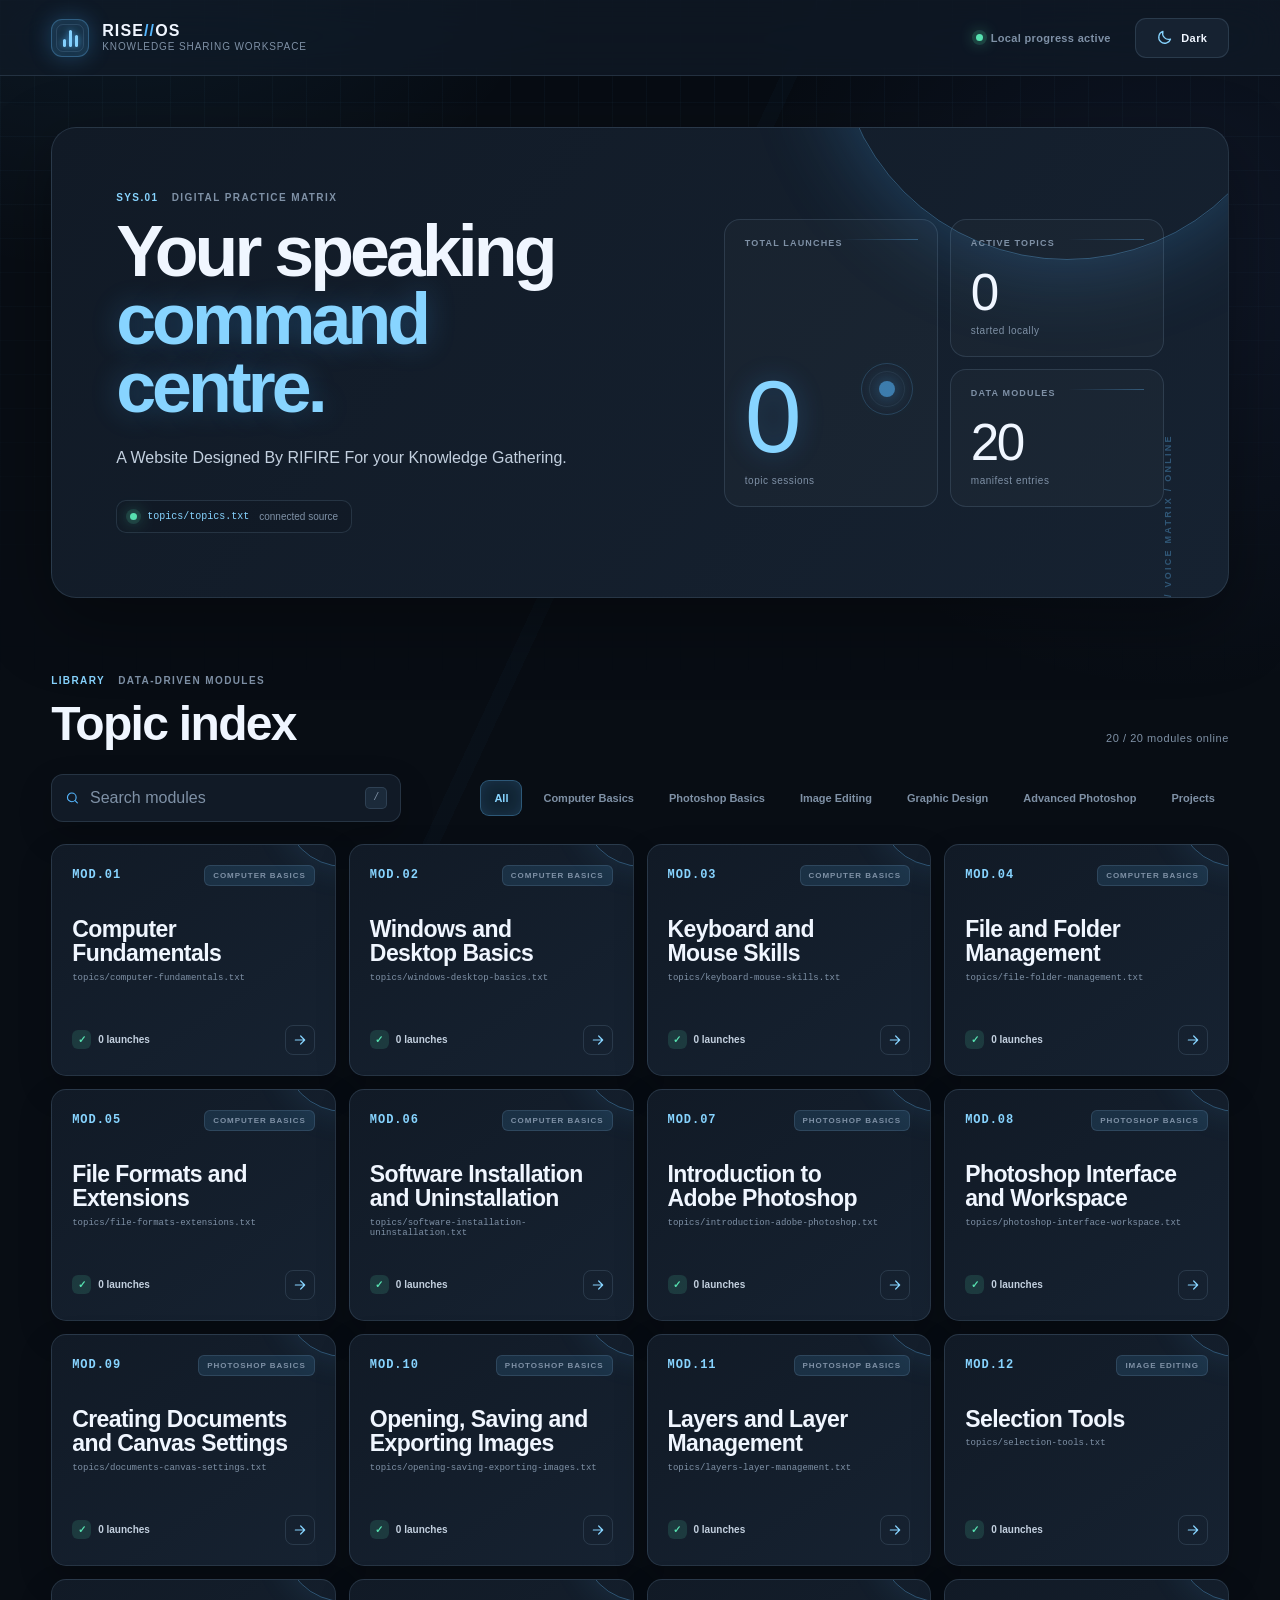
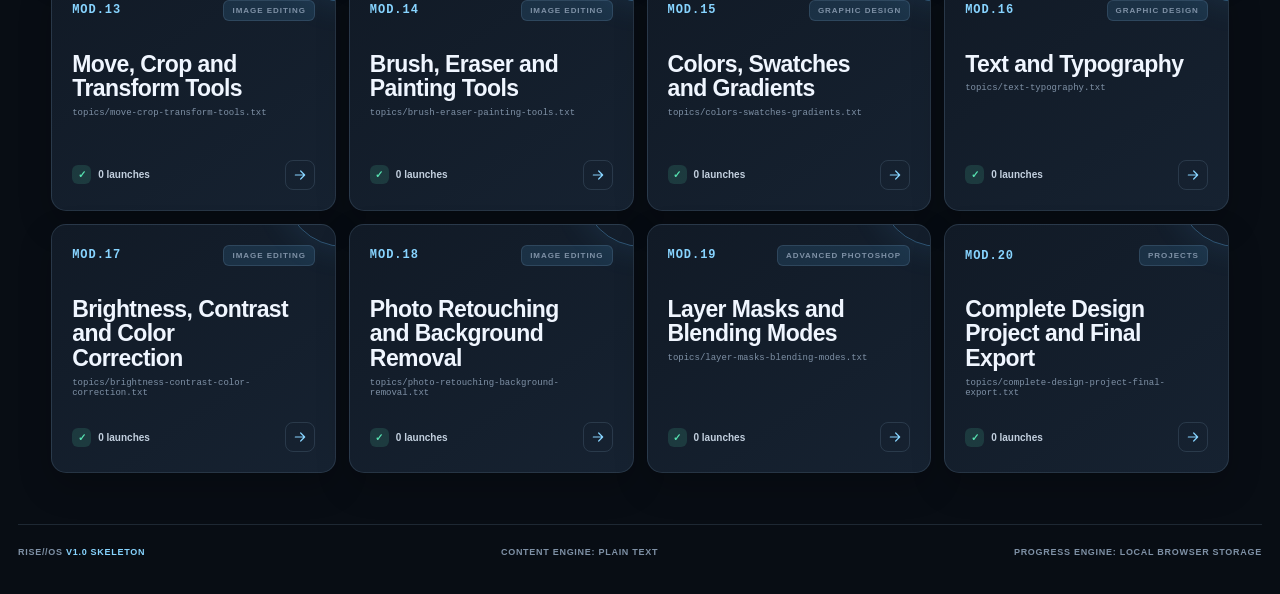
==== index.html @ 1f2b3382 "Add files via upload" ====
<!doctype html>
<html lang="en" data-theme="dark">
<head>
  <meta charset="utf-8">
  <meta name="viewport" content="width=device-width, initial-scale=1">
  <meta name="color-scheme" content="dark light">
  <meta name="theme-color" content="#0a111b">
  <meta name="description" content="A text-powered IELTS speaking practice workspace.">
  <title>RISE//OS — Topic Index</title>
  <script>
    (() => {
      try { document.documentElement.dataset.theme = localStorage.getItem("speakos:theme") || "dark"; }
      catch (_) { document.documentElement.dataset.theme = "dark"; }
    })();
  </script>
  <link rel="stylesheet" href="assets/site.css">
  <script src="assets/theme.js" defer></script>
  <script src="assets/index.js" defer></script>
</head>
<body class="index-page">
  <div class="ambient-grid" aria-hidden="true"></div>

  <header class="app-bar">
    <a class="brand" href="index.html" aria-label="SPEAK OS topic index">
      <span class="brand-glyph" aria-hidden="true"><i></i><i></i><i></i></span>
      <span class="brand-copy"><strong>RISE<span>//</span>OS</strong><small>Knowledge Sharing workspace</small></span>
    </a>

    <div class="app-actions">
      <span class="system-state"><i></i><span>Local progress active</span></span>
      <button class="icon-button theme-toggle" type="button" data-theme-toggle aria-label="Switch colour theme" title="Switch colour theme">
        <svg class="theme-icon theme-icon-sun" viewBox="0 0 24 24" aria-hidden="true"><circle cx="12" cy="12" r="4"></circle><path d="M12 2v2M12 20v2M4.93 4.93l1.42 1.42M17.66 17.66l1.41 1.41M2 12h2M20 12h2M4.93 19.07l1.42-1.42M17.66 6.34l1.41-1.41"></path></svg>
        <svg class="theme-icon theme-icon-moon" viewBox="0 0 24 24" aria-hidden="true"><path d="M20.5 14.2A8.5 8.5 0 0 1 9.8 3.5 8.5 8.5 0 1 0 20.5 14.2Z"></path></svg>
        <span class="theme-name" data-theme-name>Dark</span>
      </button>
    </div>
  </header>

  <main class="app-shell">
    <section class="dashboard-panel" aria-labelledby="dashboard-title">
      <div class="dashboard-copy">
        <p class="overline"><span>SYS.01</span> Digital practice matrix</p>
        <h1 id="dashboard-title">Your speaking<br><span>command centre.</span></h1>
        <p>A Website Designed By RIFIRE For your Knowledge Gathering.</p>
        <div class="source-line"><span class="source-pulse"></span><code>topics/topics.txt</code><span>connected source</span></div>
      </div>

      <div class="metric-grid" aria-label="Practice summary">
        <article class="metric-card metric-primary">
          <span class="metric-label">Total launches</span>
          <strong id="total-launches">0</strong>
          <small>topic sessions</small>
          <span class="metric-signal" aria-hidden="true"></span>
        </article>
        <article class="metric-card">
          <span class="metric-label">Active topics</span>
          <strong id="active-topics">0</strong>
          <small>started locally</small>
        </article>
        <article class="metric-card">
          <span class="metric-label">Data modules</span>
          <strong id="topic-total">—</strong>
          <small>manifest entries</small>
        </article>
      </div>
    </section>

    <section class="workspace" aria-labelledby="topic-heading">
      <div class="workspace-header">
        <div>
          <p class="overline"><span>LIBRARY</span> Data-driven modules</p>
          <h2 id="topic-heading">Topic index</h2>
        </div>
        <p class="result-status" id="result-status" aria-live="polite">Connecting to manifest…</p>
      </div>

      <div class="toolbar" aria-label="Topic controls">
        <label class="search-control">
          <svg viewBox="0 0 24 24" aria-hidden="true"><circle cx="11" cy="11" r="7"></circle><path d="m20 20-3.6-3.6"></path></svg>
          <span class="sr-only">Search topics</span>
          <input id="topic-search" type="search" placeholder="Search modules" autocomplete="off">
          <kbd>/</kbd>
        </label>
        <div class="filter-strip" id="category-filters" aria-label="Filter by category"></div>
      </div>

      <div class="topic-grid" id="topic-grid" aria-live="polite">
        <div class="skeleton-card"></div><div class="skeleton-card"></div><div class="skeleton-card"></div><div class="skeleton-card"></div>
      </div>

      <div class="state-panel" id="state-panel" hidden>
        <span class="state-code" id="state-code">NO_MATCH</span>
        <h3 id="state-title">No modules found</h3>
        <p id="state-message">Try another search or reset the filters.</p>
        <button class="button button-primary" type="button" id="state-action">Reset view</button>
      </div>
    </section>
  </main>

  <footer class="app-footer">
    <span>RISE//OS <b>v1.0 skeleton</b></span>
    <span>Content engine: plain text</span>
    <span>Progress engine: local browser storage</span>
  </footer>

  <noscript>This interface requires JavaScript to load the topic manifest and text files.</noscript>
</body>
</html>
---- assets/site.css ----
:root {
  color-scheme: dark;
  --font-ui: Calibri, "Segoe UI", Arial, sans-serif;
  --bg: #080d14;
  --bg-elevated: #0c131d;
  --surface: #111a26;
  --surface-2: #162231;
  --surface-3: #1b2a3a;
  --surface-glass: rgba(17, 26, 38, .76);
  --text: #f0f6ff;
  --text-soft: #c3d0df;
  --muted: #7f91a6;
  --line: rgba(147, 183, 218, .16);
  --line-strong: rgba(100, 190, 255, .34);
  --accent: #55b7ff;
  --accent-bright: #87d4ff;
  --accent-soft: rgba(85, 183, 255, .13);
  --accent-glow: rgba(69, 171, 255, .28);
  --success: #57e1b0;
  --success-soft: rgba(87, 225, 176, .14);
  --danger: #ff7189;
  --shadow: 0 24px 70px rgba(0, 0, 0, .34);
  --shadow-card: 0 14px 34px rgba(0, 0, 0, .2);
  --grid: rgba(111, 176, 230, .045);
}

html[data-theme="light"] {
  color-scheme: light;
  --bg: #edf5fb;
  --bg-elevated: #f7fbff;
  --surface: #ffffff;
  --surface-2: #f2f8fd;
  --surface-3: #e8f2fa;
  --surface-glass: rgba(255, 255, 255, .82);
  --text: #102436;
  --text-soft: #354d62;
  --muted: #6d8192;
  --line: rgba(40, 105, 153, .15);
  --line-strong: rgba(29, 140, 220, .34);
  --accent: #168dde;
  --accent-bright: #0877c5;
  --accent-soft: rgba(22, 141, 222, .10);
  --accent-glow: rgba(22, 141, 222, .18);
  --success: #087d60;
  --success-soft: rgba(8, 125, 96, .10);
  --danger: #d33d59;
  --shadow: 0 24px 70px rgba(42, 86, 120, .14);
  --shadow-card: 0 12px 30px rgba(42, 86, 120, .10);
  --grid: rgba(38, 122, 183, .055);
}

* { box-sizing: border-box; }
html { scroll-behavior: smooth; }
body {
  min-height: 100vh;
  margin: 0;
  overflow-x: hidden;
  background:
    radial-gradient(circle at 9% -10%, var(--accent-soft), transparent 31rem),
    radial-gradient(circle at 92% 12%, rgba(96, 133, 255, .08), transparent 27rem),
    var(--bg);
  color: var(--text);
  font-family: var(--font-ui);
  text-rendering: optimizeLegibility;
  transition: background-color .25s ease, color .25s ease;
}
body::before {
  content: "";
  position: fixed;
  z-index: -2;
  inset: 0;
  background: linear-gradient(115deg, transparent 0 48%, rgba(85, 183, 255, .022) 48% 49%, transparent 49% 100%);
  pointer-events: none;
}
a { color: inherit; text-decoration: none; }
button, input { font: inherit; }
button { color: inherit; }
button, a { -webkit-tap-highlight-color: transparent; }
svg { width: 20px; height: 20px; fill: none; stroke: currentColor; stroke-linecap: round; stroke-linejoin: round; stroke-width: 1.8; }
[hidden] { display: none !important; }

.ambient-grid {
  position: fixed;
  z-index: -1;
  inset: 0;
  background-image:
    linear-gradient(var(--grid) 1px, transparent 1px),
    linear-gradient(90deg, var(--grid) 1px, transparent 1px);
  background-size: 34px 34px;
  mask-image: linear-gradient(to bottom, #000, transparent 78%);
  pointer-events: none;
}

.app-bar {
  position: sticky;
  z-index: 50;
  top: 0;
  min-height: 76px;
  padding: 0 clamp(18px, 4vw, 58px);
  display: flex;
  align-items: center;
  justify-content: space-between;
  gap: 24px;
  background: var(--surface-glass);
  border-bottom: 1px solid var(--line);
  backdrop-filter: blur(22px) saturate(150%);
  box-shadow: 0 8px 30px rgba(0, 0, 0, .06);
}
.brand { min-width: 0; display: inline-flex; align-items: center; gap: 13px; }
.brand-glyph {
  position: relative;
  width: 38px;
  height: 38px;
  flex: 0 0 auto;
  display: flex;
  align-items: end;
  justify-content: center;
  gap: 3px;
  padding: 9px;
  overflow: hidden;
  background: var(--accent-soft);
  border: 1px solid var(--line-strong);
  border-radius: 11px;
  box-shadow: inset 0 0 18px var(--accent-soft), 0 0 22px var(--accent-glow);
}
.brand-glyph::after { content: ""; position: absolute; inset: 4px; border: 1px solid var(--line); border-radius: 7px; }
.brand-glyph i { z-index: 1; width: 3px; border-radius: 3px; background: var(--accent-bright); box-shadow: 0 0 7px var(--accent); animation: waveform 1.8s ease-in-out infinite; }
.brand-glyph i:nth-child(1) { height: 8px; animation-delay: -.3s; }
.brand-glyph i:nth-child(2) { height: 17px; }
.brand-glyph i:nth-child(3) { height: 12px; animation-delay: -.8s; }
.brand-copy { min-width: 0; display: grid; gap: 2px; }
.brand-copy strong { font-size: 16px; line-height: 1; letter-spacing: .07em; }
.brand-copy strong span { color: var(--accent); }
.brand-copy small { color: var(--muted); font-size: 10px; letter-spacing: .09em; text-transform: uppercase; }
.app-actions { display: flex; align-items: center; gap: 12px; }
.system-state {
  display: inline-flex;
  align-items: center;
  gap: 8px;
  padding: 8px 12px;
  color: var(--muted);
  font-size: 11px;
  font-weight: 600;
  letter-spacing: .03em;
}
.system-state i, .source-pulse {
  width: 7px;
  height: 7px;
  flex: 0 0 auto;
  border-radius: 50%;
  background: var(--success);
  box-shadow: 0 0 0 4px var(--success-soft), 0 0 15px var(--success);
}
.icon-button, .button {
  min-height: 40px;
  border: 1px solid var(--line);
  border-radius: 11px;
  background: var(--surface-2);
  cursor: pointer;
  transition: border-color .2s ease, background .2s ease, color .2s ease, transform .2s ease, box-shadow .2s ease;
}
.icon-button:hover, .button:hover { border-color: var(--line-strong); background: var(--accent-soft); transform: translateY(-1px); }
.icon-button:focus-visible, .button:focus-visible, .topic-card:focus-visible, .question-toggle:focus-visible, input:focus-visible { outline: 3px solid var(--accent-soft); outline-offset: 3px; }
.theme-toggle { min-width: 94px; padding: 0 12px; display: inline-flex; align-items: center; justify-content: center; gap: 8px; }
.theme-icon { width: 17px; height: 17px; color: var(--accent-bright); }
.theme-icon-sun { display: none; }
html[data-theme="light"] .theme-icon-sun { display: block; }
html[data-theme="light"] .theme-icon-moon { display: none; }
.theme-name { font-size: 11px; font-weight: 700; letter-spacing: .04em; }
.back-link { min-height: 40px; padding: 0 13px; display: inline-flex; align-items: center; gap: 6px; color: var(--text-soft); font-size: 12px; font-weight: 700; }
.back-link svg { width: 17px; height: 17px; }

.app-shell { width: min(1520px, 100%); margin: 0 auto; padding: clamp(24px, 4vw, 56px); }
.dashboard-panel {
  position: relative;
  min-height: 330px;
  padding: clamp(28px, 5vw, 66px);
  overflow: hidden;
  display: grid;
  grid-template-columns: minmax(0, 1.15fr) minmax(440px, .85fr);
  align-items: center;
  gap: clamp(36px, 6vw, 92px);
  background:
    linear-gradient(130deg, var(--surface) 0%, var(--surface-2) 100%);
  border: 1px solid var(--line);
  border-radius: 25px;
  box-shadow: var(--shadow);
}
.dashboard-panel::before {
  content: "";
  position: absolute;
  width: 460px;
  height: 460px;
  top: -330px;
  right: -70px;
  border: 1px solid var(--line-strong);
  border-radius: 50%;
  box-shadow: 0 0 90px var(--accent-glow);
}
.dashboard-panel::after {
  content: "//  VOICE MATRIX / ONLINE";
  position: absolute;
  right: -24px;
  bottom: 74px;
  color: var(--line-strong);
  font-size: 9px;
  font-weight: 700;
  letter-spacing: .25em;
  transform: rotate(-90deg);
}
.dashboard-copy, .metric-grid { position: relative; z-index: 1; }
.overline { margin: 0 0 14px; color: var(--muted); font-size: 10px; font-weight: 700; letter-spacing: .14em; text-transform: uppercase; }
.overline span { margin-right: 9px; color: var(--accent-bright); }
.dashboard-copy h1 {
  max-width: 720px;
  margin: 0;
  font-size: clamp(44px, 5.6vw, 78px);
  font-weight: 600;
  line-height: .95;
  letter-spacing: -.055em;
}
.dashboard-copy h1 span { color: var(--accent-bright); text-shadow: 0 0 28px var(--accent-glow); }
.dashboard-copy > p:not(.overline) { max-width: 600px; margin: 24px 0 0; color: var(--text-soft); font-size: clamp(15px, 1.25vw, 18px); line-height: 1.65; }
.source-line { width: fit-content; margin-top: 28px; padding: 10px 13px; display: flex; align-items: center; gap: 10px; background: rgba(0,0,0,.08); border: 1px solid var(--line); border-radius: 10px; color: var(--muted); font-size: 10px; }
.source-line code, .topic-source code { color: var(--accent-bright); font-family: Consolas, monospace; font-size: 10px; }
.metric-grid { display: grid; grid-template-columns: repeat(2, minmax(0, 1fr)); gap: 12px; }
.metric-card {
  position: relative;
  min-height: 138px;
  padding: 20px;
  overflow: hidden;
  display: flex;
  flex-direction: column;
  justify-content: end;
  background: rgba(255,255,255,.025);
  border: 1px solid var(--line);
  border-radius: 16px;
}
.metric-card:first-child { grid-row: span 2; min-height: 288px; }
.metric-card::after { content: ""; position: absolute; width: 76px; height: 1px; top: 19px; right: 19px; background: linear-gradient(90deg, transparent, var(--line-strong)); }
.metric-label { position: absolute; top: 18px; left: 20px; color: var(--muted); font-size: 9px; font-weight: 700; letter-spacing: .13em; text-transform: uppercase; }
.metric-card strong { color: var(--text); font-size: clamp(36px, 4vw, 62px); font-weight: 500; line-height: 1; letter-spacing: -.05em; }
.metric-primary strong { color: var(--accent-bright); font-size: clamp(68px, 8vw, 110px); text-shadow: 0 0 26px var(--accent-glow); }
.metric-card small { margin-top: 6px; color: var(--muted); font-size: 10px; letter-spacing: .05em; }
.metric-signal { position: absolute; top: 50%; right: 24px; width: 52px; height: 52px; border: 1px solid var(--line-strong); border-radius: 50%; opacity: .6; }
.metric-signal::before, .metric-signal::after { content: ""; position: absolute; inset: 7px; border: 1px solid var(--line); border-radius: 50%; }
.metric-signal::after { inset: 17px; background: var(--accent); border: 0; box-shadow: 0 0 20px var(--accent); }

.workspace, .deck-workspace { margin-top: clamp(46px, 6vw, 82px); }
.workspace-header { display: flex; align-items: end; justify-content: space-between; gap: 24px; }
.workspace-header h2 { margin: 0; font-size: clamp(31px, 4vw, 48px); font-weight: 600; line-height: 1; letter-spacing: -.035em; }
.result-status { margin: 0 0 4px; color: var(--muted); font-size: 11px; letter-spacing: .05em; }
.toolbar { margin: 26px 0 22px; display: flex; align-items: center; justify-content: space-between; gap: 16px; }
.search-control {
  min-width: min(100%, 350px);
  height: 48px;
  padding: 0 13px;
  display: flex;
  align-items: center;
  gap: 10px;
  background: var(--surface);
  border: 1px solid var(--line);
  border-radius: 12px;
  box-shadow: var(--shadow-card);
  transition: border-color .2s ease, box-shadow .2s ease;
}
.search-control:focus-within { border-color: var(--line-strong); box-shadow: 0 0 0 4px var(--accent-soft), var(--shadow-card); }
.search-control svg { width: 18px; height: 18px; color: var(--accent); }
.search-control input { min-width: 0; width: 100%; height: 100%; padding: 0; border: 0; outline: 0; background: transparent; color: var(--text); }
.search-control input::placeholder { color: var(--muted); }
kbd { min-width: 22px; height: 22px; display: grid; place-items: center; background: var(--surface-3); border: 1px solid var(--line); border-radius: 5px; color: var(--muted); font-size: 10px; box-shadow: none; }
.filter-strip { display: flex; flex-wrap: wrap; justify-content: flex-end; gap: 7px; }
.filter-button { min-height: 36px; padding: 0 13px; border: 1px solid transparent; border-radius: 9px; background: transparent; color: var(--muted); font-size: 11px; font-weight: 700; cursor: pointer; transition: .2s ease; }
.filter-button:hover { color: var(--text); background: var(--surface-2); }
.filter-button.active { color: var(--accent-bright); background: var(--accent-soft); border-color: var(--line-strong); box-shadow: inset 0 0 16px var(--accent-soft); }

.topic-grid { display: grid; grid-template-columns: repeat(4, minmax(0, 1fr)); gap: 13px; }
.topic-card {
  --delay: 0ms;
  position: relative;
  min-height: 232px;
  padding: 20px;
  overflow: hidden;
  display: flex;
  flex-direction: column;
  background: linear-gradient(145deg, var(--surface), var(--surface-2));
  border: 1px solid var(--line);
  border-radius: 15px;
  box-shadow: var(--shadow-card);
  opacity: 0;
  transform: translateY(12px);
  animation: module-in .44s cubic-bezier(.2,.75,.25,1) forwards;
  animation-delay: var(--delay);
  transition: transform .22s ease, border-color .22s ease, box-shadow .22s ease;
}
.topic-card::before { content: ""; position: absolute; left: 0; top: 20px; bottom: 20px; width: 2px; background: linear-gradient(transparent, var(--accent), transparent); opacity: 0; transition: opacity .2s ease; }
.topic-card::after { content: ""; position: absolute; width: 120px; height: 120px; top: -100px; right: -70px; border: 1px solid var(--line-strong); border-radius: 50%; box-shadow: 0 0 35px var(--accent-soft); }
.topic-card:hover { z-index: 2; transform: translateY(-5px); border-color: var(--line-strong); box-shadow: 0 20px 52px var(--accent-glow); }
.topic-card:hover::before { opacity: 1; }
.card-topline { display: flex; align-items: center; justify-content: space-between; gap: 12px; }
.topic-number { color: var(--accent-bright); font-family: Consolas, monospace; font-size: 12px; font-weight: 700; letter-spacing: .08em; }
.topic-category { padding: 5px 8px; background: var(--accent-soft); border: 1px solid var(--line); border-radius: 6px; color: var(--muted); font-size: 8px; font-weight: 700; letter-spacing: .12em; text-transform: uppercase; }
.topic-card h3 { max-width: 90%; margin: 31px 0 7px; font-size: 23px; font-weight: 600; line-height: 1.08; letter-spacing: -.025em; }
.topic-file { margin: 0; color: var(--muted); font-family: Consolas, monospace; font-size: 9px; }
.card-footer { margin-top: auto; padding-top: 24px; display: flex; align-items: center; justify-content: space-between; gap: 10px; }
.session-counter { display: inline-flex; align-items: center; gap: 7px; color: var(--text-soft); font-size: 10px; font-weight: 700; }
.counter-led { width: 19px; height: 19px; display: grid; place-items: center; border-radius: 6px; background: var(--success-soft); color: var(--success); font-size: 10px; }
.launch-icon { width: 30px; height: 30px; display: grid; place-items: center; border: 1px solid var(--line); border-radius: 8px; color: var(--accent-bright); transition: .2s ease; }
.launch-icon svg { width: 16px; height: 16px; }
.topic-card:hover .launch-icon { background: var(--accent); border-color: var(--accent); color: #07111c; transform: translateX(2px); box-shadow: 0 0 18px var(--accent-glow); }
.skeleton-card, .question-skeleton { position: relative; overflow: hidden; background: var(--surface); border: 1px solid var(--line); border-radius: 15px; }
.skeleton-card { min-height: 232px; }
.question-skeleton { min-height: 112px; }
.skeleton-card::after, .question-skeleton::after { content: ""; position: absolute; inset: 0; background: linear-gradient(100deg, transparent 20%, var(--accent-soft) 50%, transparent 80%); transform: translateX(-100%); animation: scan 1.25s infinite; }
.state-panel { padding: 76px 24px; text-align: center; background: var(--surface); border: 1px dashed var(--line-strong); border-radius: 18px; }
.state-code { display: inline-flex; padding: 6px 9px; background: var(--accent-soft); border-radius: 6px; color: var(--accent-bright); font-family: Consolas, monospace; font-size: 9px; letter-spacing: .12em; }
.state-panel h3 { margin: 20px 0 8px; font-size: 28px; }
.state-panel p { max-width: 570px; margin: 0 auto 24px; color: var(--muted); line-height: 1.6; }
.button { min-height: 40px; padding: 0 14px; display: inline-flex; align-items: center; justify-content: center; font-size: 11px; font-weight: 700; }
.button-primary { background: var(--accent); border-color: var(--accent); color: #06111c; box-shadow: 0 0 20px var(--accent-glow); }
.button-primary:hover { background: var(--accent-bright); border-color: var(--accent-bright); }

.app-footer { width: min(1520px, calc(100% - 36px)); min-height: 70px; margin: 0 auto; padding: 22px 0 34px; display: flex; justify-content: space-between; gap: 18px; border-top: 1px solid var(--line); color: var(--muted); font-size: 9px; font-weight: 600; letter-spacing: .08em; text-transform: uppercase; }
.app-footer b { color: var(--accent-bright); }
.sr-only { position: absolute; width: 1px; height: 1px; padding: 0; margin: -1px; overflow: hidden; clip: rect(0,0,0,0); white-space: nowrap; border: 0; }
noscript { display: block; padding: 16px; background: var(--surface-2); color: var(--danger); text-align: center; }

/* Topic renderer */
.topic-shell { padding-top: 28px; }
.breadcrumb { margin: 0 0 22px; display: flex; align-items: center; gap: 9px; color: var(--muted); font-size: 10px; letter-spacing: .06em; text-transform: uppercase; }
.breadcrumb a { color: var(--accent-bright); }
.topic-console {
  position: relative;
  min-height: 245px;
  padding: clamp(28px, 4vw, 48px);
  overflow: hidden;
  display: flex;
  align-items: center;
  justify-content: space-between;
  gap: 40px;
  background: linear-gradient(135deg, var(--surface), var(--surface-2));
  border: 1px solid var(--line);
  border-radius: 23px;
  box-shadow: var(--shadow);
}
.topic-console::after { content: ""; position: absolute; width: 320px; height: 320px; right: -210px; top: -160px; border: 1px solid var(--line-strong); border-radius: 50%; box-shadow: 0 0 80px var(--accent-glow); }
.topic-identity { min-width: 0; display: flex; align-items: center; gap: clamp(20px, 4vw, 40px); }
.module-number { width: clamp(82px, 10vw, 126px); height: clamp(82px, 10vw, 126px); flex: 0 0 auto; display: grid; place-items: center; background: var(--accent-soft); border: 1px solid var(--line-strong); border-radius: 18px; color: var(--accent-bright); font-family: Consolas, monospace; font-size: clamp(28px, 4vw, 48px); font-weight: 700; box-shadow: inset 0 0 40px var(--accent-soft), 0 0 30px var(--accent-glow); }
.topic-identity h1 { max-width: 740px; margin: 0; font-size: clamp(37px, 5vw, 66px); font-weight: 600; line-height: .98; letter-spacing: -.045em; }
.topic-source { margin: 16px 0 0; display: flex; align-items: center; gap: 9px; }
.topic-metrics { position: relative; z-index: 1; flex: 0 0 auto; display: grid; grid-template-columns: repeat(3, minmax(92px, 1fr)); border: 1px solid var(--line); border-radius: 14px; overflow: hidden; }
.topic-metrics article { min-width: 105px; padding: 18px; background: rgba(255,255,255,.02); border-right: 1px solid var(--line); }
.topic-metrics article:last-child { border-right: 0; }
.topic-metrics span { display: block; color: var(--muted); font-size: 8px; font-weight: 700; letter-spacing: .11em; text-transform: uppercase; }
.topic-metrics strong { display: block; margin-top: 8px; color: var(--accent-bright); font-size: 29px; font-weight: 500; }
.deck-toolbar { align-items: stretch; }
.deck-actions { display: flex; gap: 8px; }
.question-list { display: grid; gap: 11px; }
.question-card {
  --delay: 0ms;
  overflow: hidden;
  background: linear-gradient(145deg, var(--surface), var(--surface-2));
  border: 1px solid var(--line);
  border-radius: 14px;
  box-shadow: var(--shadow-card);
  opacity: 0;
  transform: translateY(8px);
  animation: module-in .38s ease forwards;
  animation-delay: var(--delay);
  transition: border-color .2s ease, box-shadow .2s ease;
}
.question-card.is-open { border-color: var(--line-strong); box-shadow: 0 15px 40px var(--accent-glow); }
.question-toggle { width: 100%; min-height: 96px; padding: 19px 21px; display: grid; grid-template-columns: 48px minmax(0, 1fr) auto; align-items: center; gap: 17px; border: 0; background: transparent; text-align: left; cursor: pointer; }
.question-index { width: 44px; height: 44px; display: grid; place-items: center; background: var(--accent-soft); border: 1px solid var(--line); border-radius: 10px; color: var(--accent-bright); font-family: Consolas, monospace; font-size: 11px; font-weight: 700; }
.question-text { color: var(--text); font-size: clamp(16px, 1.5vw, 19px); font-weight: 600; line-height: 1.35; }
.question-meta { display: flex; align-items: center; gap: 12px; }
.question-count { min-width: 74px; padding: 7px 9px; display: inline-flex; align-items: center; justify-content: center; gap: 6px; background: var(--success-soft); border: 1px solid transparent; border-radius: 8px; color: var(--success); font-size: 9px; font-weight: 700; white-space: nowrap; }
.question-count i { width: 6px; height: 6px; border-radius: 50%; background: currentColor; box-shadow: 0 0 9px currentColor; }
.chevron { color: var(--muted); transition: transform .22s ease, color .22s ease; }
.question-card.is-open .chevron { color: var(--accent-bright); transform: rotate(180deg); }
.answer-panel { display: grid; grid-template-rows: 0fr; transition: grid-template-rows .28s ease; }
.question-card.is-open .answer-panel { grid-template-rows: 1fr; }
.answer-clip { min-height: 0; overflow: hidden; }
.answer-content { margin: 0 21px 21px 86px; padding: 20px 22px; background: rgba(85, 183, 255, .055); border: 1px solid var(--line); border-left: 2px solid var(--accent); border-radius: 11px; }
.answer-label { margin: 0 0 8px; color: var(--accent-bright); font-size: 8px; font-weight: 700; letter-spacing: .14em; text-transform: uppercase; }
.answer-content p:last-child { margin: 0; color: var(--text-soft); font-size: 15px; line-height: 1.7; white-space: pre-line; }
.malformed-warning { margin: 14px 0 0; padding: 12px 14px; background: rgba(255, 113, 137, .08); border: 1px solid rgba(255, 113, 137, .2); border-radius: 9px; color: var(--danger); font-size: 11px; }

@keyframes waveform { 0%,100% { transform: scaleY(.55); } 50% { transform: scaleY(1.1); } }
@keyframes module-in { to { opacity: 1; transform: translateY(0); } }
@keyframes scan { to { transform: translateX(100%); } }

@media (max-width: 1180px) {
  .dashboard-panel { grid-template-columns: 1fr; }
  .metric-grid { grid-template-columns: 1.15fr 1fr 1fr; }
  .metric-card:first-child { grid-row: auto; min-height: 165px; }
  .metric-card { min-height: 165px; }
  .metric-primary strong { font-size: 70px; }
  .topic-grid { grid-template-columns: repeat(3, minmax(0, 1fr)); }
  .topic-console { align-items: stretch; flex-direction: column; }
  .topic-metrics { width: fit-content; }
}
@media (max-width: 820px) {
  .system-state { display: none; }
  .app-shell { padding: 24px 18px 42px; }
  .dashboard-panel { padding: 32px 24px; }
  .metric-grid { grid-template-columns: 1fr 1fr; }
  .metric-card:first-child { grid-column: span 2; }
  .toolbar { align-items: stretch; flex-direction: column; }
  .search-control { width: 100%; }
  .filter-strip { justify-content: flex-start; }
  .topic-grid { grid-template-columns: repeat(2, minmax(0, 1fr)); }
  .topic-identity { align-items: flex-start; }
  .topic-metrics { width: 100%; }
  .topic-metrics article { min-width: 0; }
  .deck-actions { width: 100%; }
  .deck-actions .button { flex: 1; }
  .question-toggle { grid-template-columns: 42px minmax(0, 1fr); }
  .question-meta { grid-column: 2; justify-content: space-between; }
  .answer-content { margin-left: 79px; }
  .app-footer { flex-wrap: wrap; }
}
@media (max-width: 560px) {
  .app-bar { min-height: 68px; padding: 0 14px; }
  .brand-copy small { display: none; }
  .brand-glyph { width: 34px; height: 34px; }
  .theme-toggle { min-width: 40px; width: 40px; padding: 0; }
  .theme-name { display: none; }
  .back-link { padding: 0 6px; }
  .back-link svg { width: 20px; height: 20px; }
  .back-link { font-size: 0; }
  .dashboard-copy h1 { font-size: 44px; }
  .dashboard-panel::after { display: none; }
  .metric-grid { grid-template-columns: 1fr; }
  .metric-card:first-child { grid-column: auto; min-height: 170px; }
  .metric-card { min-height: 126px; }
  .topic-grid { grid-template-columns: 1fr; }
  .topic-card { min-height: 205px; }
  .workspace-header { align-items: flex-start; flex-direction: column; gap: 11px; }
  .result-status { margin: 0; }
  .topic-identity { flex-direction: column; }
  .module-number { width: 68px; height: 68px; border-radius: 14px; font-size: 24px; }
  .topic-identity h1 { font-size: 40px; }
  .topic-metrics { grid-template-columns: 1fr 1fr 1fr; }
  .topic-metrics article { padding: 13px 10px; }
  .topic-metrics strong { font-size: 24px; }
  .question-toggle { min-height: 110px; padding: 16px; grid-template-columns: 38px minmax(0, 1fr); gap: 12px; }
  .question-index { width: 36px; height: 36px; }
  .question-text { font-size: 16px; }
  .question-meta { grid-column: 1 / -1; }
  .answer-content { margin: 0 16px 16px; padding: 17px; }
  .app-footer { flex-direction: column; }
}
@media (prefers-reduced-motion: reduce) {
  html { scroll-behavior: auto; }
  *, *::before, *::after { animation-duration: .01ms !important; animation-iteration-count: 1 !important; transition-duration: .01ms !important; }
}
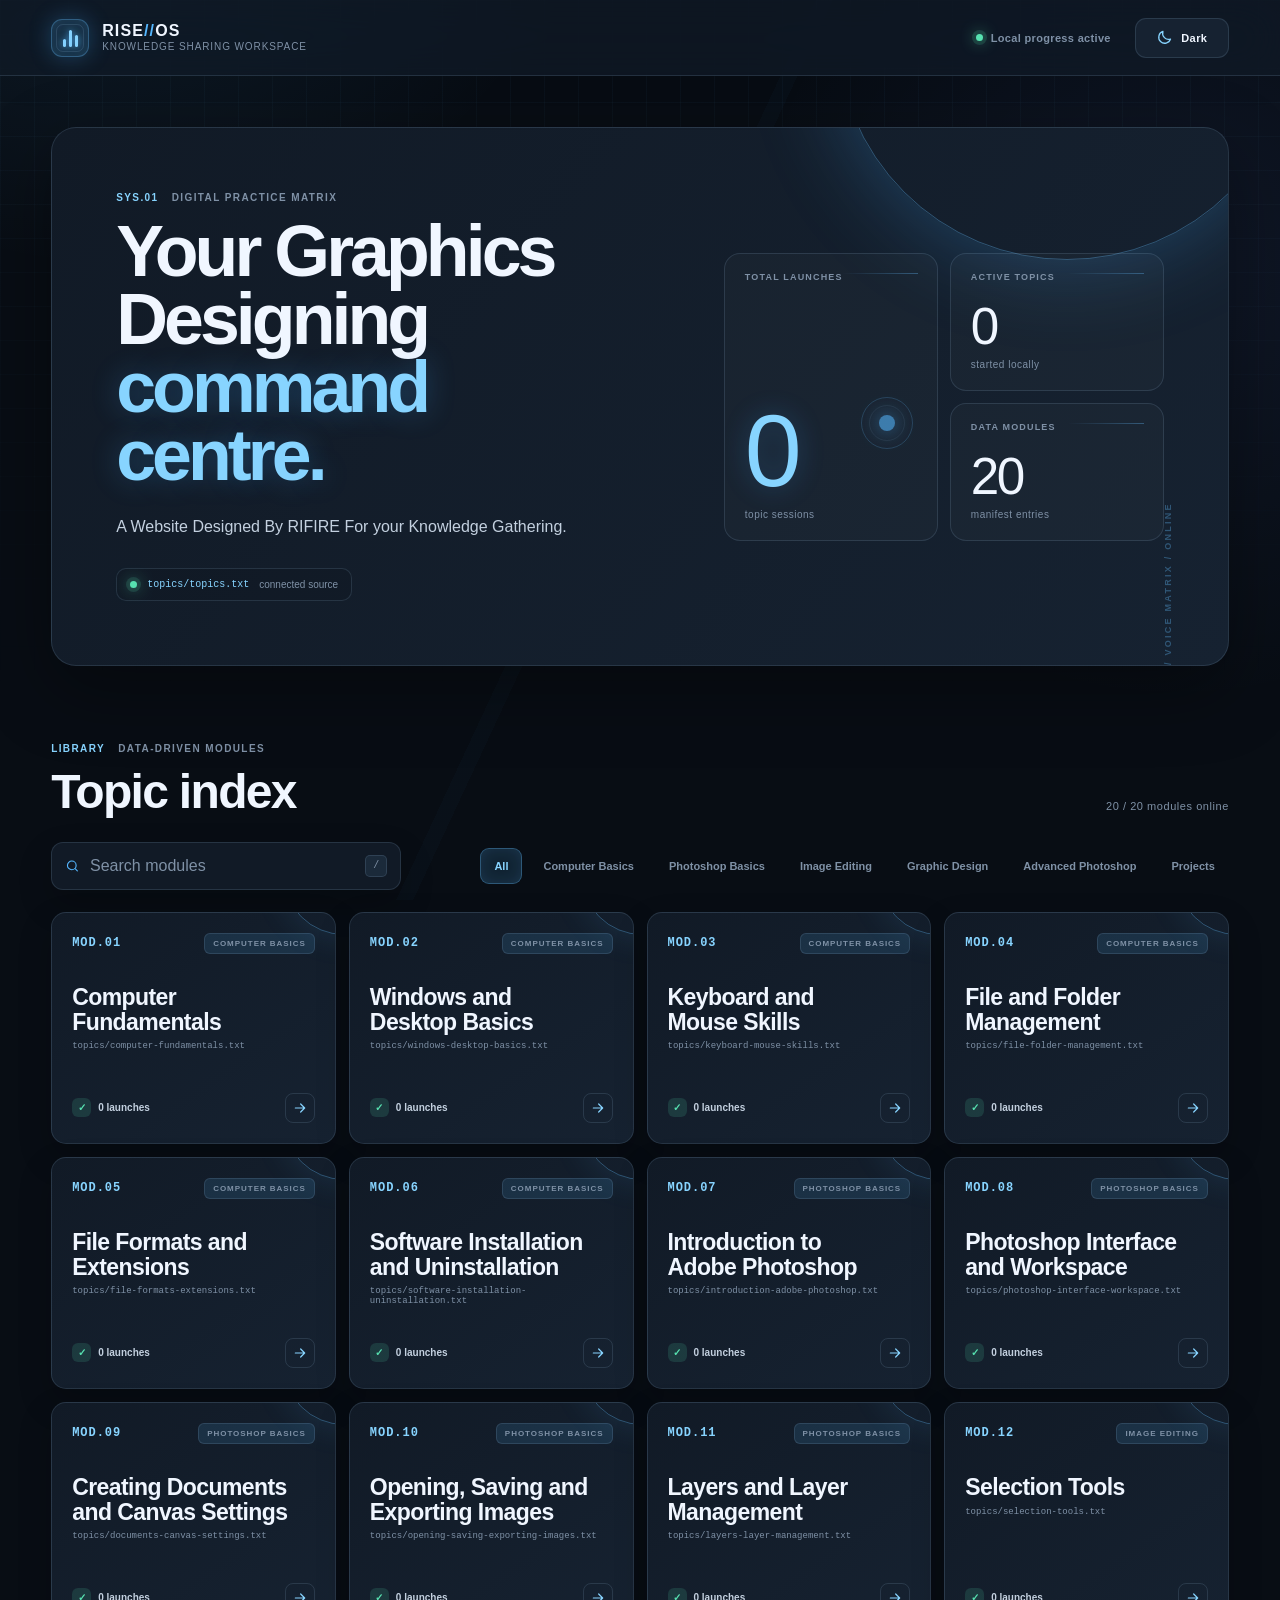
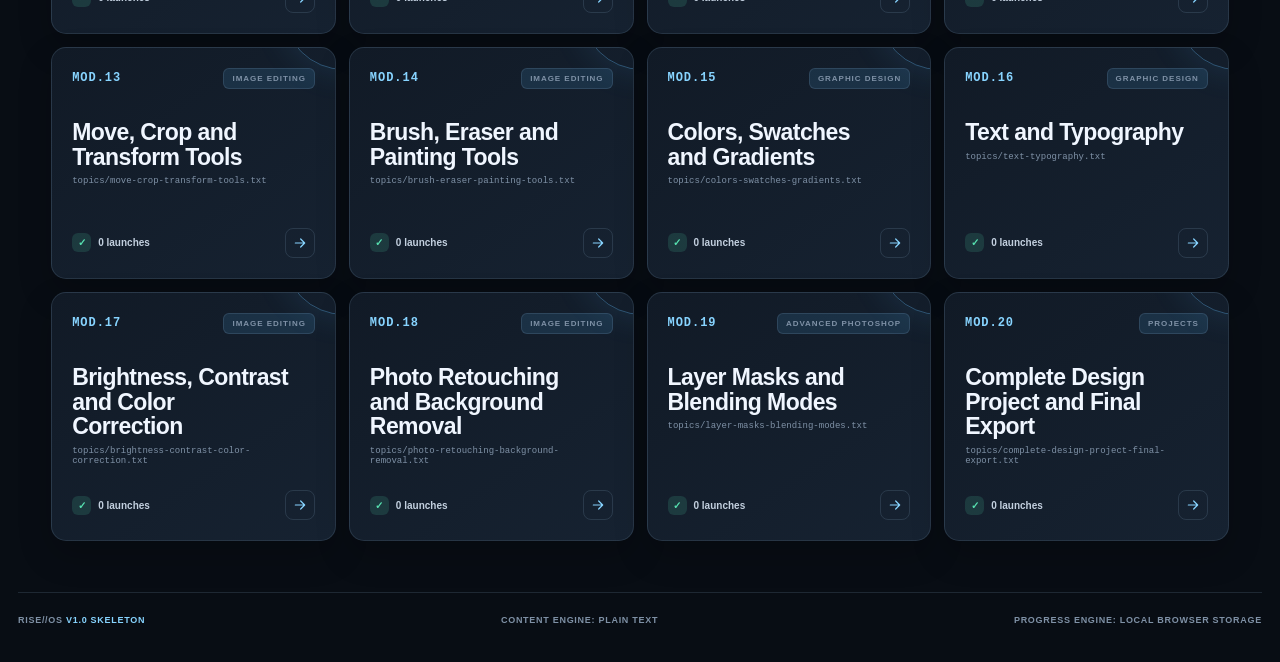
==== commit 0cee203a: "Update index.html" ====
--- a/index.html
+++ b/index.html
@@ -40,7 +40,7 @@
     <section class="dashboard-panel" aria-labelledby="dashboard-title">
       <div class="dashboard-copy">
         <p class="overline"><span>SYS.01</span> Digital practice matrix</p>
-        <h1 id="dashboard-title">Your speaking<br><span>command centre.</span></h1>
+        <h1 id="dashboard-title">Your Graphics Designing<br><span>command centre.</span></h1>
         <p>A Website Designed By RIFIRE For your Knowledge Gathering.</p>
         <div class="source-line"><span class="source-pulse"></span><code>topics/topics.txt</code><span>connected source</span></div>
       </div>
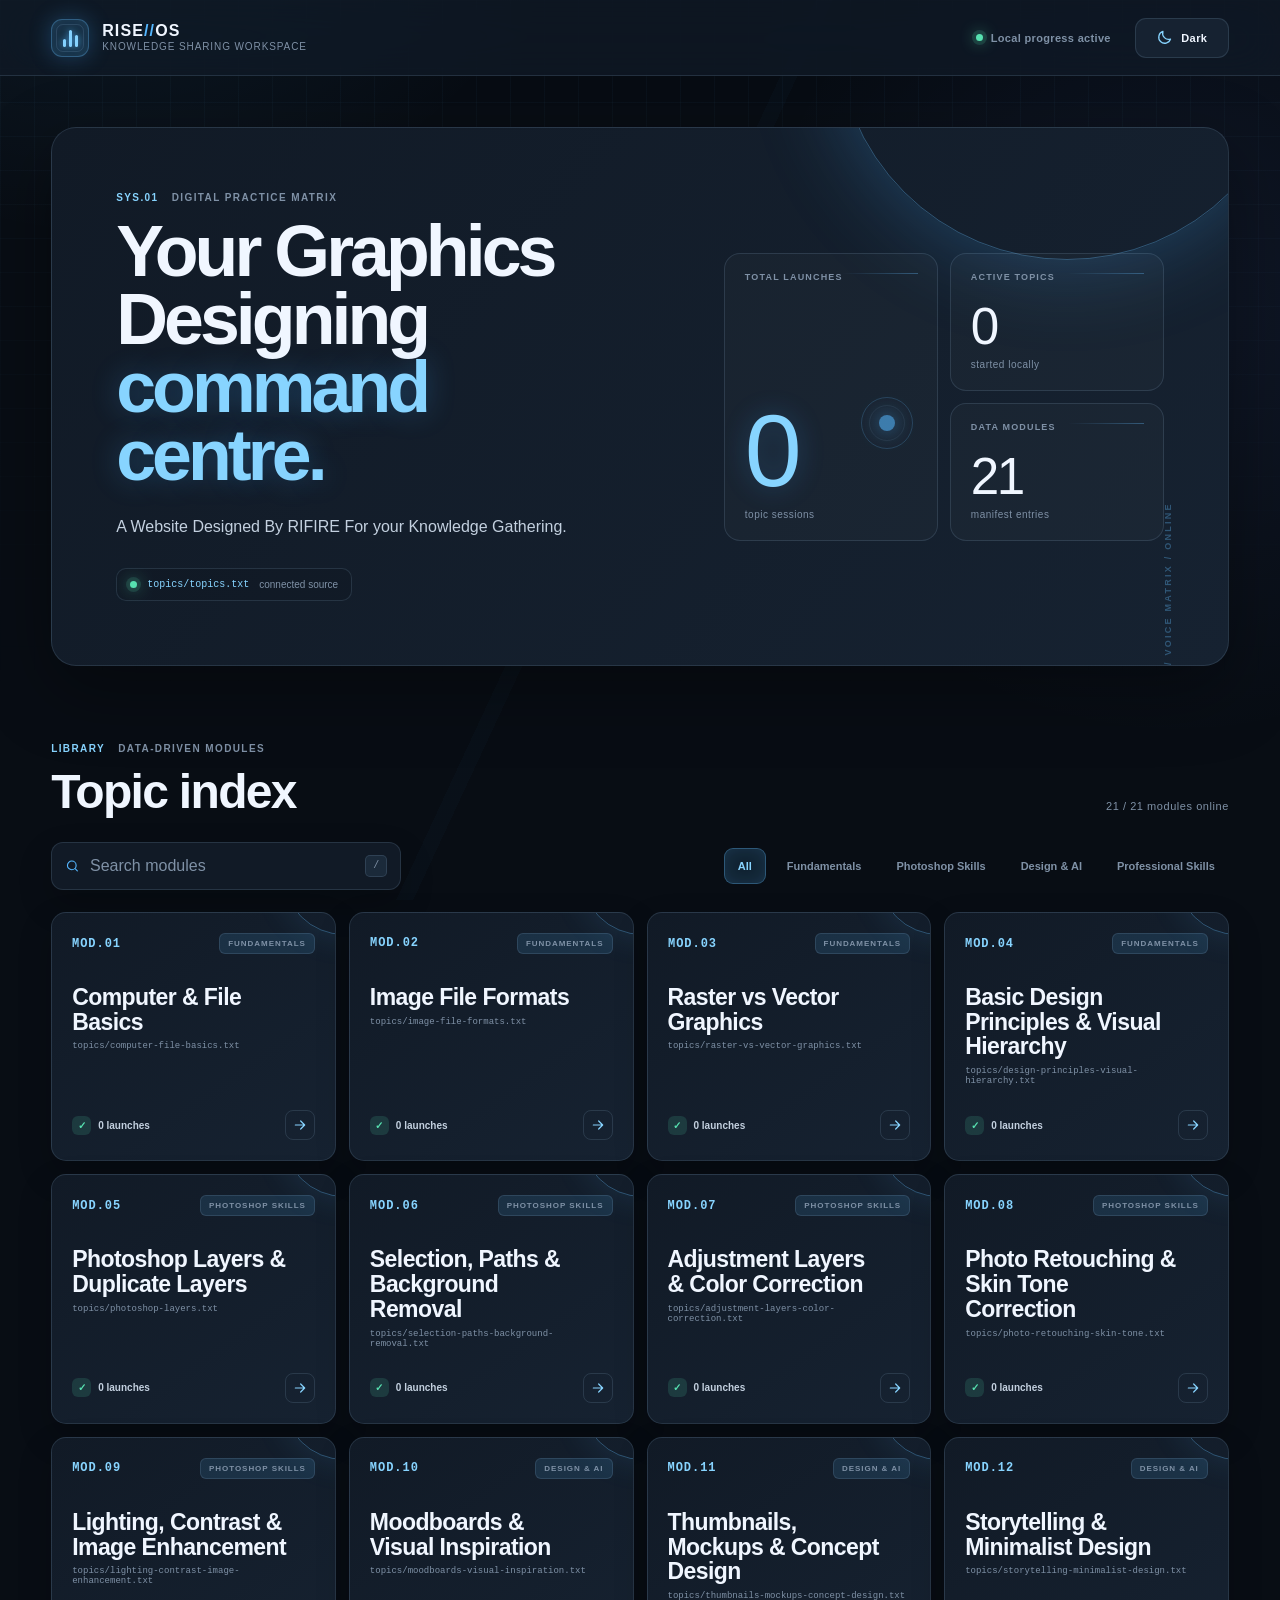
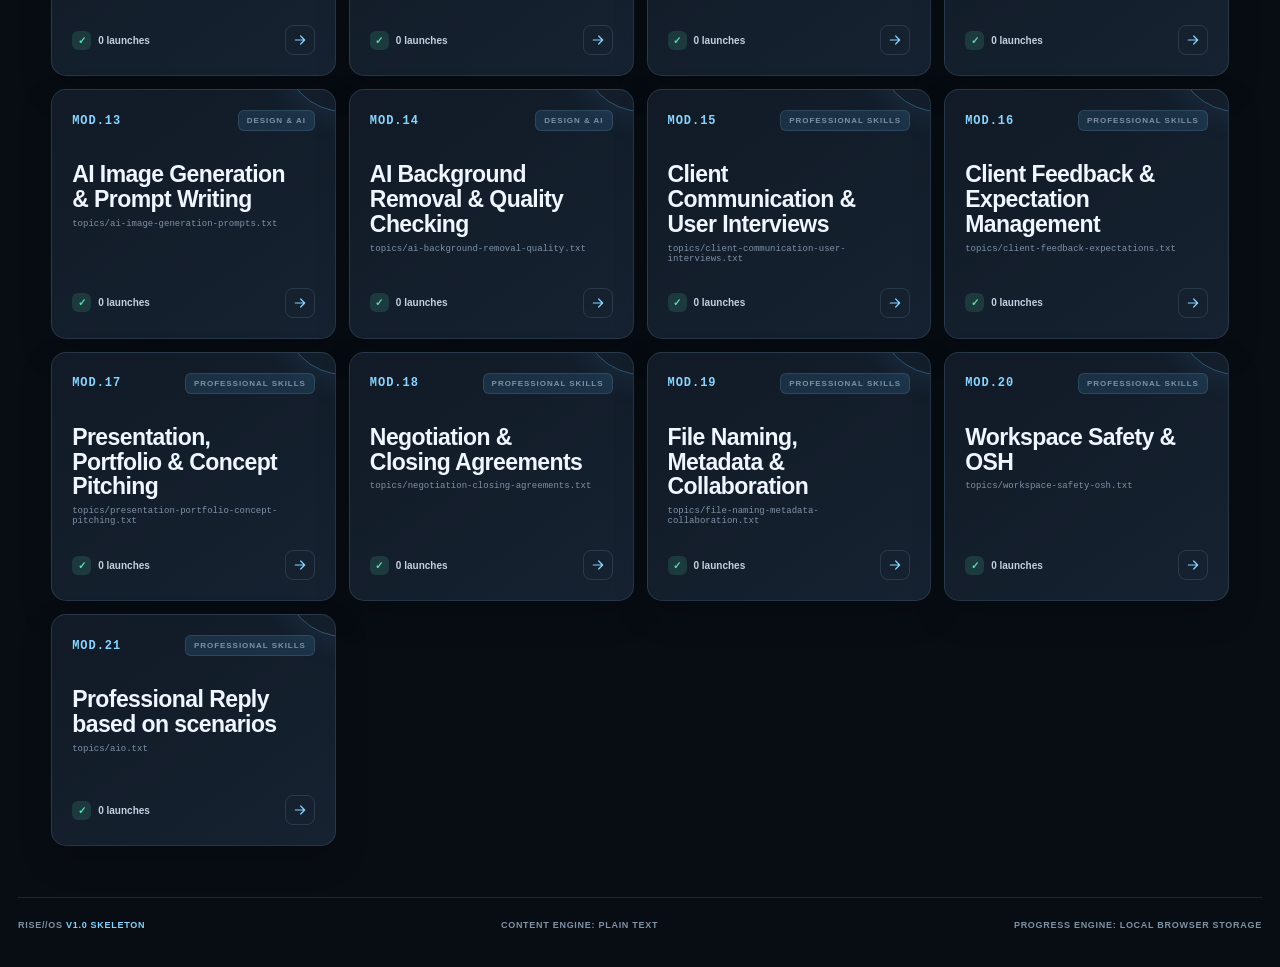
==== commit f30862a8: "Update index.html" ====
--- a/index.html
+++ b/index.html
@@ -1,6 +1,14 @@
 <!doctype html>
 <html lang="en" data-theme="dark">
 <head>
+<link rel="manifest" href="/Xenoverse/manifest.json">
+<meta name="theme-color" content="#0b0f14">
+<meta name="mobile-web-app-capable" content="yes">
+<meta name="apple-mobile-web-app-capable" content="yes">
+<meta name="apple-mobile-web-app-status-bar-style" content="black-translucent">
+<meta name="apple-mobile-web-app-title" content="RISE OS">
+<link rel="apple-touch-icon" href="/Xenoverse/icons/icon-192.png">
+  
   <meta charset="utf-8">
   <meta name="viewport" content="width=device-width, initial-scale=1">
   <meta name="color-scheme" content="dark light">
